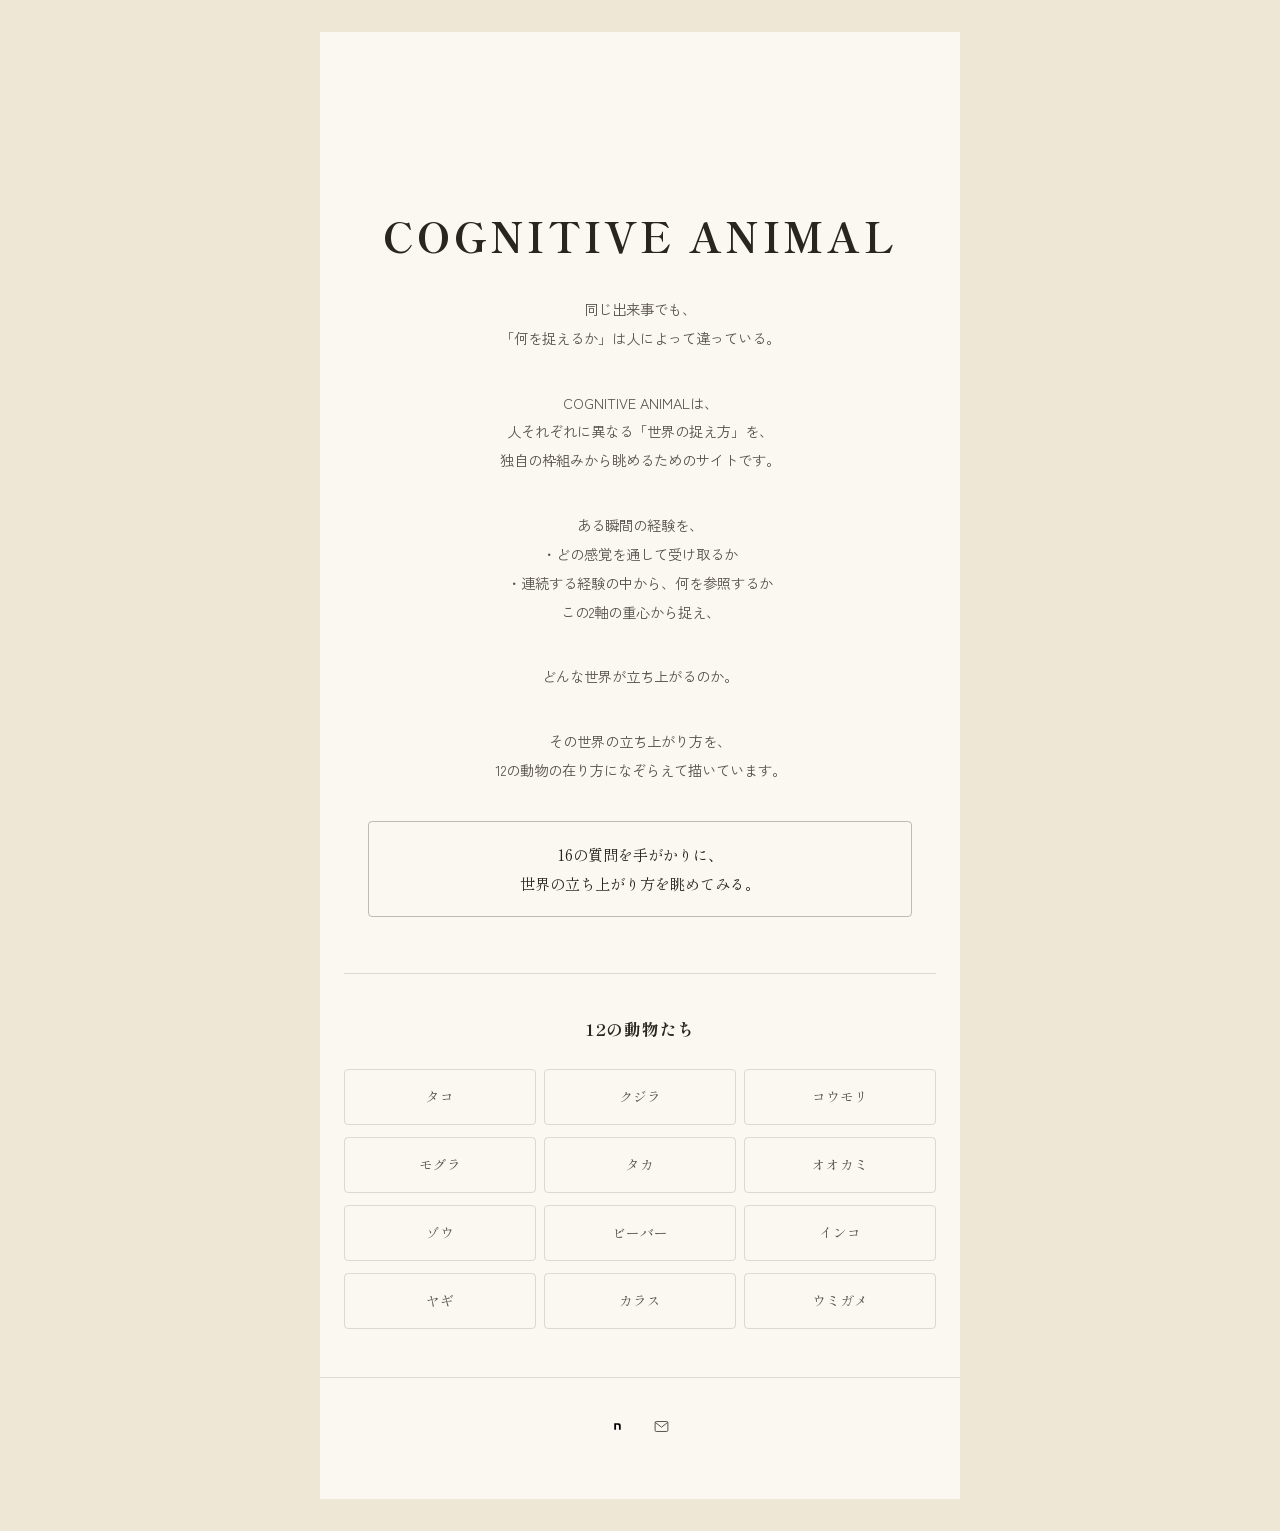
==== index.html @ c7673bfa "トップページ文章修正" ====
<!DOCTYPE html>
<html lang="ja">
<head>
  <!-- Google tag (gtag.js) -->
  <script async src="https://www.googletagmanager.com/gtag/js?id=G-SE0XJQ8ZEN"></script>
  <script>
    window.dataLayer = window.dataLayer || [];
    function gtag(){dataLayer.push(arguments);}
    gtag('js', new Date());
    gtag('config', 'G-SE0XJQ8ZEN');
  </script>
<meta charset="UTF-8" />
<meta name="viewport" content="width=device-width, initial-scale=1.0" />
<title>COGNITIVE ANIMAL</title>
<meta name="description" content="COGNITIVE ANIMALは、認知の傾向を12の動物になぞらえて描き出す診断です。" />

<link rel="icon" href="favicon.ico" sizes="any">
<link rel="icon" type="image/png" sizes="32x32" href="favicon-32x32.png">
<link rel="icon" type="image/png" sizes="16x16" href="favicon-16x16.png">
<link rel="apple-touch-icon" href="apple-touch-icon.png">
<link rel="icon" type="image/png" sizes="192x192" href="android-chrome-192x192.png">
<link rel="icon" type="image/png" sizes="512x512" href="android-chrome-512x512.png">

<meta property="og:title" content="COGNITIVE ANIMAL — わたしの「生存戦略」">
<meta property="og:description" content="COGNITIVE ANIMALは、認知の傾向を12の動物になぞらえて描き出す診断です。">
<meta property="og:image" content="https://markofinkworks.github.io/cognitive-animal/ogp-siteframe-1200x630.png">
<meta property="og:url" content="https://markofinkworks.github.io/cognitive-animal/">
<meta name="twitter:card" content="summary_large_image">

<link rel="stylesheet" href="css/style.css" />
</head>
<body>
<div class="sheet">

<header class="site-header" style="justify-content: flex-end;">
    <div class="lang-toggle" hidden>
    <button id="lang-jp" aria-current="true">JP</button>
    <span aria-hidden="true">/</span>
    <button id="lang-en" aria-current="false">EN</button>
  </div>
</header>

<main class="page">

  <section class="home-hero">
    <h1 class="home-title">COGNITIVE ANIMAL</h1>
    <p class="home-description">同じ出来事でも、<br>「何を捉えるか」は人によって違っている。</p>
    <p class="home-description">COGNITIVE ANIMALは、<br>人それぞれに異なる「世界の捉え方」を、<br>独自の枠組みから眺めるためのサイトです。</p>
    <p class="home-description">ある瞬間の経験を、<br>・どの感覚を通して受け取るか<br>・連続する経験の中から、何を参照するか<br>この2軸の重心から捉え、</p>
    <p class="home-description">どんな世界が立ち上がるのか。</p>
    <p class="home-description">その世界の立ち上がり方を、<br>12の動物の在り方になぞらえて描いています。</p>
    <a class="home-cta" href="quiz.html">16の質問を手がかりに、<br>世界の立ち上がり方を眺めてみる。</a>
  </section>

  <hr class="rule" />

  <section>
    <h2 class="section-heading" style="text-align:center;">12の動物たち</h2>
    <nav class="animal-index" id="animal-index" aria-label="12タイプ一覧"></nav>
  </section>

</main>

<footer class="site-footer">
  <a href="https://note.com/mark_of_ink" target="_blank" rel="noopener" aria-label="Note（Mark of ink）">
    <svg viewBox="0 0 493 493" width="15" height="15"><path fill="#000000" d="m139.57,142.06c41.19,0,97.6-2.09,138.1-1.04,54.34,1.39,74.76,25.06,75.45,83.53.69,33.06,0,127.73,0,127.73h-58.79c0-82.83.35-96.5,0-122.6-.69-22.97-7.25-33.92-24.9-36.01-18.69-2.09-71.07-.35-71.07-.35v158.96h-58.79v-210.22Z"/></svg>
  </a>
  <a href="mailto:markofinkworks@gmail.com" aria-label="お問い合わせ">
    <svg viewBox="0 0 24 24" width="17" height="17"><rect x="3" y="5" width="18" height="14" rx="1.5" fill="none" stroke="currentColor" stroke-width="1.4"/><path d="M3 6l9 7 9-7" fill="none" stroke="currentColor" stroke-width="1.4"/></svg>
  </a>
</footer>

</div>

<script src="js/data.js"></script>
<script>
  const el = document.getElementById("animal-index");
  ANIMAL_ORDER.forEach(function (slug) {
    const a = document.createElement("a");
    a.href = "animals/" + slug + ".html";
    a.textContent = ANIMALS[slug].jp.animal_name;
    el.appendChild(a);
  });
</script>
</body>
</html>
---- css/style.css ----
@import url('https://fonts.googleapis.com/css2?family=Shippori+Mincho:wght@400;500;700&family=EB+Garamond:ital,wght@0,400;0,500;1,400&family=Zen+Kaku+Gothic+New:wght@400;500;700&family=DM+Sans:wght@300;400;500&display=swap');

/* ─────────────────────────────
   DESIGN TOKENS
───────────────────────────── */
:root {
  color-scheme: light;
  --paper:       #F8F4EA;
  --paper-deep:  #EFE7D6;
  --paper-card:  #FBF8F1;
  --ink:         #29261F;
  --ink-soft:    #58524A;
  --ink-faint:   #9C9284;
  --accent:      #7A3B2E;   /* faded vermillion (seal ink) */
  --accent-strong: #762819; /* 生存戦略ラベル用の強めの朱色 */
  --accent-2:    #4B5A45;   /* faded verdigris (secondary axis) */
  --rule:        rgba(33, 31, 28, 0.14);
  --rule-strong: rgba(33, 31, 28, 0.28);

  --font-mincho: 'Shippori Mincho', serif;
  --font-garamond: 'EB Garamond', serif;
  --font-gothic: 'Zen Kaku Gothic New', sans-serif;
  --font-sans: 'DM Sans', sans-serif;

  --measure: 640px;
}

* , *::before, *::after { box-sizing: border-box; margin: 0; padding: 0; }

html { scroll-behavior: smooth; }

body {
  background: var(--paper-deep);
  color: var(--ink);
  font-family: var(--font-gothic), var(--font-sans);
  font-weight: 400;
  line-height: 1.9;
  -webkit-font-smoothing: antialiased;
}

.sheet {
  max-width: var(--measure);
  margin: 32px auto;
  background: var(--paper-card);
}

a { color: inherit; }

img, svg { display: block; max-width: 100%; }

/* ─────────────────────────────
   LAYOUT
───────────────────────────── */
.page {
  padding: 64px 24px 48px;
}

.page-break {
  height: 14px;
  background: var(--paper-deep);
  margin: 56px -24px 48px;
}

.site-header {
  display: flex;
  align-items: baseline;
  justify-content: space-between;
  padding: 28px 24px 0;
}

.site-header .brand {
  font-family: var(--font-mincho);
  font-size: 1.05rem;
  font-weight: 700;
  letter-spacing: 0.06em;
  text-decoration: none;
  color: var(--ink);
}

.lang-toggle[hidden] {
  display: none;
}

.lang-toggle {
  display: inline-flex;
  gap: 6px;
  font-family: var(--font-sans);
  font-size: 0.72rem;
  letter-spacing: 0.08em;
}

.lang-toggle button {
  background: none;
  border: none;
  cursor: pointer;
  font-family: inherit;
  font-size: inherit;
  letter-spacing: inherit;
  color: var(--ink-faint);
  padding: 2px 4px;
}

.lang-toggle button[aria-current="true"] {
  color: var(--ink);
  border-bottom: 1px solid var(--accent);
}

/* ─────────────────────────────
   HAIRLINE RULE / SECTION HEADING
───────────────────────────── */
.rule {
  border: none;
  border-top: 1px solid var(--rule);
  margin: 56px 0 40px;
}

.section-heading {
  font-family: var(--font-mincho);
  font-size: 1.05rem;
  font-weight: 700;
  letter-spacing: 0.04em;
  color: var(--ink);
  margin-bottom: 24px;
}

/* ─────────────────────────────
   RESULT HEADER
───────────────────────────── */
.result-header {
  text-align: center;
  padding-bottom: 8px;
}

.result-eyebrow {
  font-family: var(--font-garamond);
  font-style: italic;
  font-size: 0.85rem;
  color: var(--ink-soft);
  margin-bottom: 8px;
}

.result-axis {
  font-family: var(--font-gothic);
  font-size: 0.78rem;
  letter-spacing: 0.04em;
  color: var(--ink-soft);
  margin-bottom: 28px;
}

.result-name-jp {
  font-family: var(--font-mincho);
  font-size: clamp(1.9rem, 5vw, 2.5rem);
  font-weight: 700;
  letter-spacing: 0.08em;
  margin-bottom: 10px;
}

.result-catchphrase-en {
  font-family: var(--font-garamond);
  font-style: italic;
  font-size: 0.85rem;
  color: var(--ink-soft);
  margin-bottom: 14px;
}

.result-catchphrase {
  font-family: var(--font-mincho);
  font-size: 1.1rem;
  color: var(--accent);
  line-height: 1.8;
}

/* illustration placeholder — 廃止（結果ページではイラスト枠を使わない方針） */

/* ─────────────────────────────
   NARRATIVE / BODY TEXT
───────────────────────────── */
.narrative { text-align: center; }

.narrative p { text-align: center; }

.narrative .lede {
  font-family: var(--font-mincho);
  font-size: 0.8rem;
  letter-spacing: 0.02em;
  line-height: 2;
  color: var(--ink-soft);
  margin-bottom: 32px;
}

.narrative p.narrative-label {
  font-family: var(--font-mincho);
  font-size: 1.1rem;
  letter-spacing: 0.12em;
  color: var(--accent);
}

.narrative p, .prose, .trait-description, .strategy-item p {
  font-size: 0.98rem;
  color: var(--ink-soft);
  margin-bottom: 20px;
  white-space: pre-line;
}

.narrative p:last-child, .prose p:last-child { margin-bottom: 0; }

/* ─────────────────────────────
   VAK / EAWP CARDS
───────────────────────────── */
.trait-block {
  margin-bottom: 32px;
}

.trait-label {
  display: inline-block;
  font-family: var(--font-sans);
  font-size: 0.72rem;
  letter-spacing: 0.1em;
  color: var(--accent);
  margin-bottom: 14px;
  padding-bottom: 4px;
  border-bottom: 1px solid var(--rule);
}

.trait-block.eawp .trait-label { color: var(--accent-2); }

.trait-bullets {
  list-style: none;
  margin-bottom: 16px;
}

.trait-bullets li {
  position: relative;
  padding-left: 18px;
  font-size: 0.94rem;
  color: var(--ink-soft);
  margin-bottom: 10px;
}

.trait-bullets li::before {
  content: "・";
  position: absolute;
  left: 0;
  color: var(--ink-faint);
}

.trait-description {
  font-size: 0.94rem;
  color: var(--ink-soft);
}

/* ─────────────────────────────
   FEATURE
───────────────────────────── */
.feature-bullets {
  list-style: none;
  margin-bottom: 16px;
}

.feature-bullets li {
  position: relative;
  padding-left: 18px;
  font-size: 0.94rem;
  color: var(--ink-soft);
  margin-bottom: 14px;
}

.feature-bullets li::before {
  content: "・";
  position: absolute;
  left: 0;
  color: var(--ink-faint);
}

/* ─────────────────────────────
   STRATEGY
───────────────────────────── */
.strategy-item { margin-bottom: 36px; }
.strategy-item:last-child { margin-bottom: 0; }

.strategy-title {
  font-family: var(--font-mincho);
  font-size: 1rem;
  font-weight: 700;
  margin-bottom: 12px;
}

/* ─────────────────────────────
   CROSS-NAV — other animals
───────────────────────────── */
.animal-index {
  display: grid;
  grid-template-columns: repeat(3, 1fr);
  gap: 12px 8px;
}

@media (max-width: 480px) {
  .animal-index { grid-template-columns: repeat(2, 1fr); }
}

.animal-index a {
  display: block;
  text-align: center;
  text-decoration: none;
  font-family: var(--font-mincho);
  font-size: 0.85rem;
  color: var(--ink-soft);
  padding: 14px 4px;
  border: 1px solid var(--rule);
  border-radius: 4px;
  transition: border-color .2s ease, color .2s ease;
}

.animal-index a:hover,
.animal-index a[aria-current="true"] {
  border-color: var(--accent);
  color: var(--ink);
}

/* ─────────────────────────────
   FOOTER
───────────────────────────── */
.site-footer {
  padding: 40px 24px 64px;
  display: flex;
  align-items: center;
  justify-content: center;
  gap: 28px;
  border-top: 1px solid var(--rule);
}

.site-footer a {
  display: inline-flex;
  align-items: center;
  text-decoration: none;
  color: var(--ink-soft);
}

.site-footer a:hover { color: var(--accent); }

/* ─────────────────────────────
   HOME PAGE
───────────────────────────── */
.home-hero {
  text-align: center;
  padding: 72px 24px 0;
}

.home-title {
  font-family: var(--font-mincho);
  font-weight: 700;
  font-size: clamp(1.8rem, 6vw, 2.6rem);
  letter-spacing: 0.08em;
  margin-bottom: 20px;
}

.home-concept {
  font-family: var(--font-mincho);
  font-size: 1.05rem;
  color: var(--accent);
  margin-bottom: 28px;
}

.home-description {
  font-family: var(--font-gothic);
  font-size: 0.9rem;
  color: var(--ink-soft);
  line-height: 2;
  margin-bottom: 36px;
}

.home-cta {
  display: block;
  text-align: center;
  text-decoration: none;
  font-family: var(--font-mincho);
  font-size: 0.95rem;
  color: var(--ink);
  padding: 18px 4px;
  border: 1px solid var(--rule-strong);
  border-radius: 4px;
  margin-bottom: 56px;
  transition: border-color .2s ease;
}

.home-cta:hover { border-color: var(--accent); }

.site-footer svg {
  width: 17px;
  height: 17px;
  stroke: currentColor;
  fill: none;
  stroke-width: 1.4;
}

.site-footer svg[viewBox="0 0 493 493"] {
  width: 15px;
  height: 15px;
  stroke: none;
}

/* ─────────────────────────────
   QUIZ SCREEN
───────────────────────────── */
.quiz-progress {
  display: flex;
  align-items: center;
  gap: 14px;
  margin: 40px 0 56px;
}

.quiz-progress-track {
  flex: 1;
  height: 1px;
  background: var(--rule);
  position: relative;
}

.quiz-progress-fill {
  position: absolute;
  top: 0; left: 0; bottom: 0;
  background: var(--accent);
  transition: width .25s ease;
}

.quiz-progress-count {
  font-family: var(--font-sans);
  font-size: 0.72rem;
  letter-spacing: 0.06em;
  color: var(--ink-soft);
  white-space: nowrap;
}

.quiz-eyebrow {
  font-family: var(--font-garamond);
  font-style: italic;
  font-size: 0.85rem;
  color: var(--ink-soft);
  margin-bottom: 14px;
}

.quiz-question {
  font-family: var(--font-mincho);
  font-size: 1.2rem;
  font-weight: 500;
  line-height: 1.95;
  color: var(--ink);
  margin-bottom: 44px;
}

.quiz-options {
  list-style: none;
  display: flex;
  flex-direction: column;
  gap: 12px;
  margin-bottom: 48px;
}

.quiz-option {
  display: flex;
  align-items: center;
  gap: 16px;
  padding: 18px 20px;
  border: 1px solid var(--rule);
  border-radius: 4px;
  cursor: pointer;
  background: none;
  width: 100%;
  text-align: left;
  font-family: var(--font-gothic), var(--font-sans);
  transition: border-color .2s ease;
}

.quiz-option:hover {
  border-color: var(--rule-strong);
}

.quiz-option-radio {
  flex: none;
  width: 16px;
  height: 16px;
  border-radius: 50%;
  border: 1.5px solid var(--ink-faint);
  position: relative;
  transition: border-color .2s ease;
}

.quiz-option-radio::after {
  content: "";
  position: absolute;
  inset: 3px;
  border-radius: 50%;
  background: var(--accent);
  opacity: 0;
  transition: opacity .15s ease;
}

.quiz-option-text {
  font-size: 0.94rem;
  color: var(--ink-soft);
  line-height: 1.8;
}

.quiz-option.is-selected {
  border-color: var(--accent);
}

.quiz-option.is-selected .quiz-option-radio {
  border-color: var(--accent);
}

.quiz-option.is-selected .quiz-option-radio::after {
  opacity: 1;
}

.quiz-option.is-selected .quiz-option-text {
  color: var(--ink);
}

.quiz-nav {
  display: flex;
  align-items: center;
  justify-content: space-between;
}

.quiz-nav-btn {
  font-family: var(--font-mincho);
  font-size: 0.92rem;
  color: var(--ink-soft);
  background: none;
  border: 1px solid var(--rule-strong);
  border-radius: 4px;
  padding: 14px 32px;
  cursor: pointer;
  transition: border-color .2s ease, color .2s ease;
}

.quiz-nav-btn:hover {
  border-color: var(--accent);
}

.quiz-nav-btn.is-disabled {
  color: var(--ink-faint);
  border-color: var(--rule);
  cursor: not-allowed;
}

.quiz-nav-btn.is-disabled:hover {
  border-color: var(--rule);
}

.quiz-next {
  color: var(--ink-faint);
  border-color: var(--rule);
  cursor: not-allowed;
}

.quiz-next:hover {
  border-color: var(--rule);
}

.quiz-next.is-active {
  color: var(--ink);
  border-color: var(--rule-strong);
  cursor: pointer;
}

.quiz-next.is-active:hover {
  border-color: var(--accent);
}
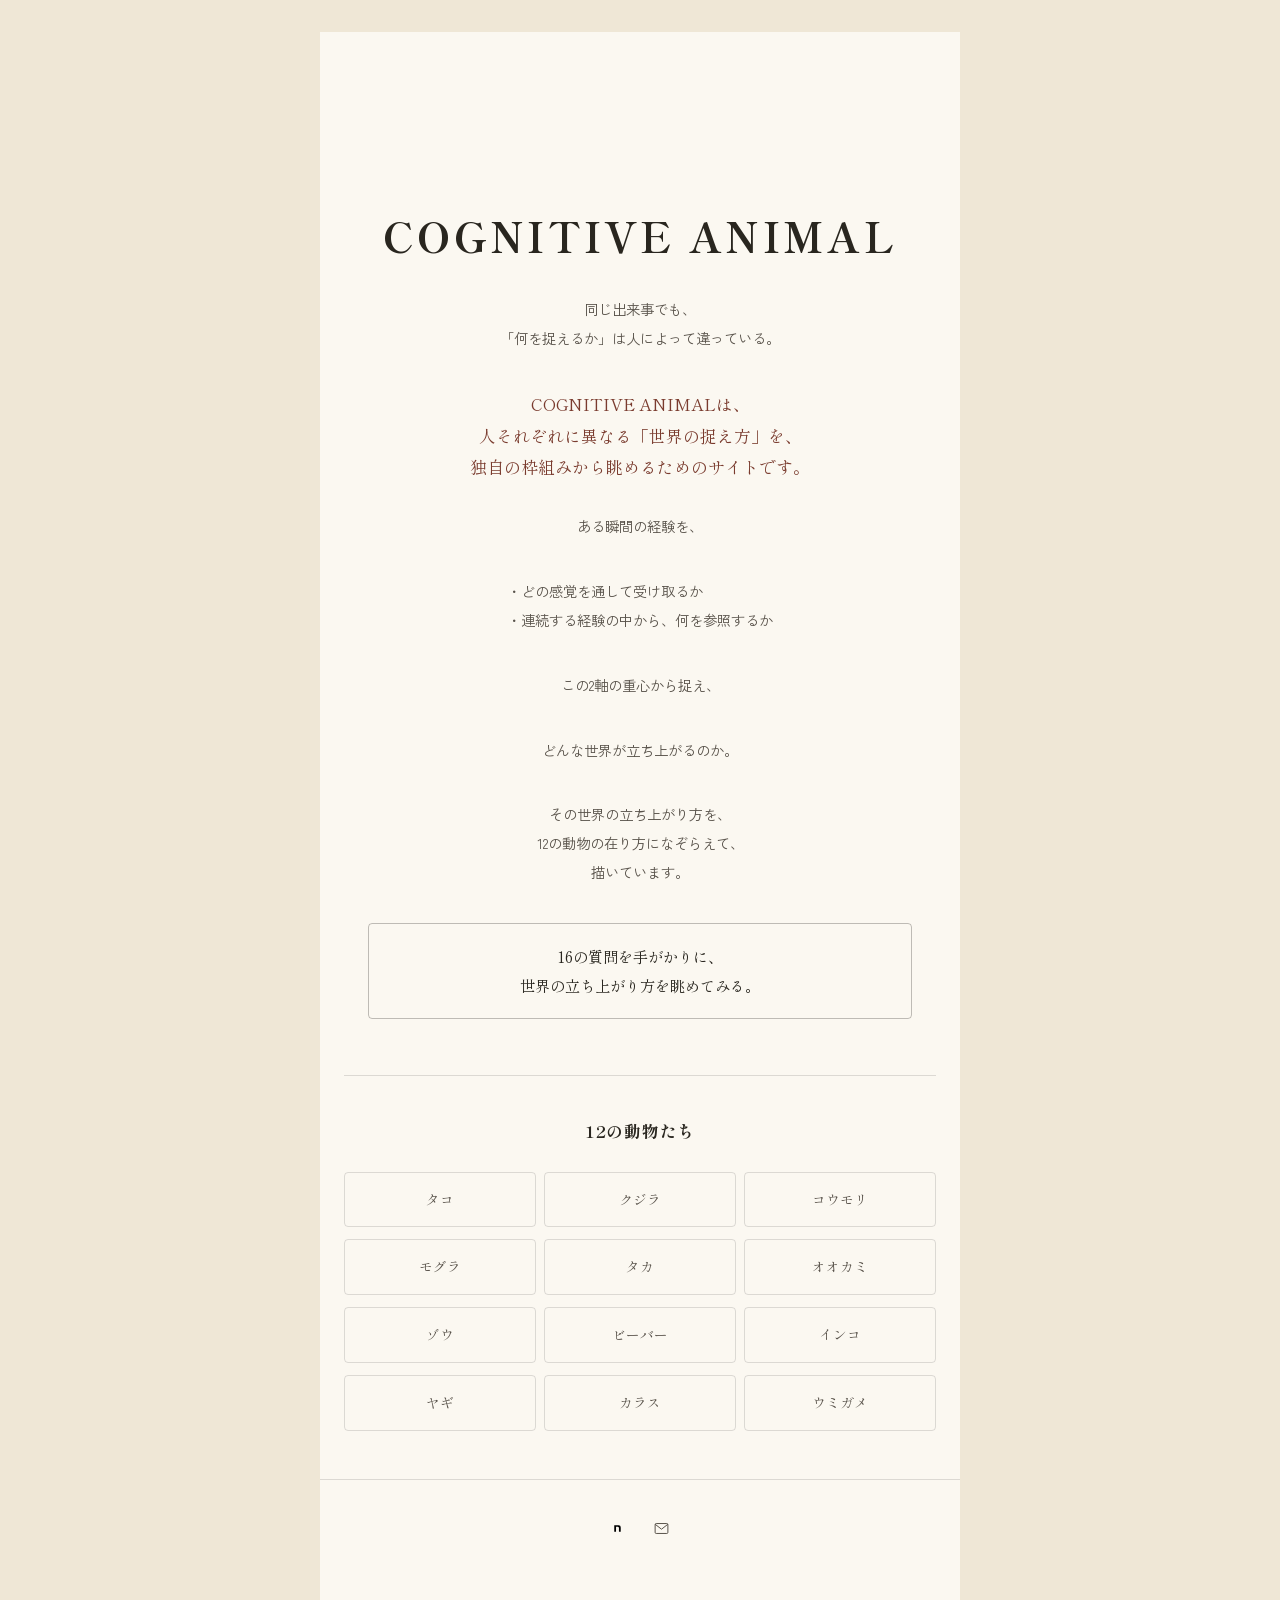
==== commit cd1d8995: "トップページ修正・トップページリンク挿入" ====
--- a/index.html
+++ b/index.html
@@ -45,10 +45,12 @@
   <section class="home-hero">
     <h1 class="home-title">COGNITIVE ANIMAL</h1>
     <p class="home-description">同じ出来事でも、<br>「何を捉えるか」は人によって違っている。</p>
-    <p class="home-description">COGNITIVE ANIMALは、<br>人それぞれに異なる「世界の捉え方」を、<br>独自の枠組みから眺めるためのサイトです。</p>
-    <p class="home-description">ある瞬間の経験を、<br>・どの感覚を通して受け取るか<br>・連続する経験の中から、何を参照するか<br>この2軸の重心から捉え、</p>
+        <p class="home-concept">COGNITIVE ANIMALは、<br>人それぞれに異なる「世界の捉え方」を、<br>独自の枠組みから眺めるためのサイトです。</p>
+        <p class="home-description">ある瞬間の経験を、</p>
+    <p class="home-description home-axis-list"><span>・どの感覚を通して受け取るか<br>・連続する経験の中から、何を参照するか</span></p>
+    <p class="home-description">この2軸の重心から捉え、</p>
     <p class="home-description">どんな世界が立ち上がるのか。</p>
-    <p class="home-description">その世界の立ち上がり方を、<br>12の動物の在り方になぞらえて描いています。</p>
+    <p class="home-description">その世界の立ち上がり方を、<br>12の動物の在り方になぞらえて、<br>描いています。</p>
     <a class="home-cta" href="quiz.html">16の質問を手がかりに、<br>世界の立ち上がり方を眺めてみる。</a>
   </section>
 
--- a/css/style.css
+++ b/css/style.css
@@ -369,6 +369,10 @@
   margin-bottom: 36px;
 }
 
+.home-axis-list { text-align: center; }
+
+.home-axis-list span { display: inline-block; text-align: left; }
+
 .home-cta {
   display: block;
   text-align: center;
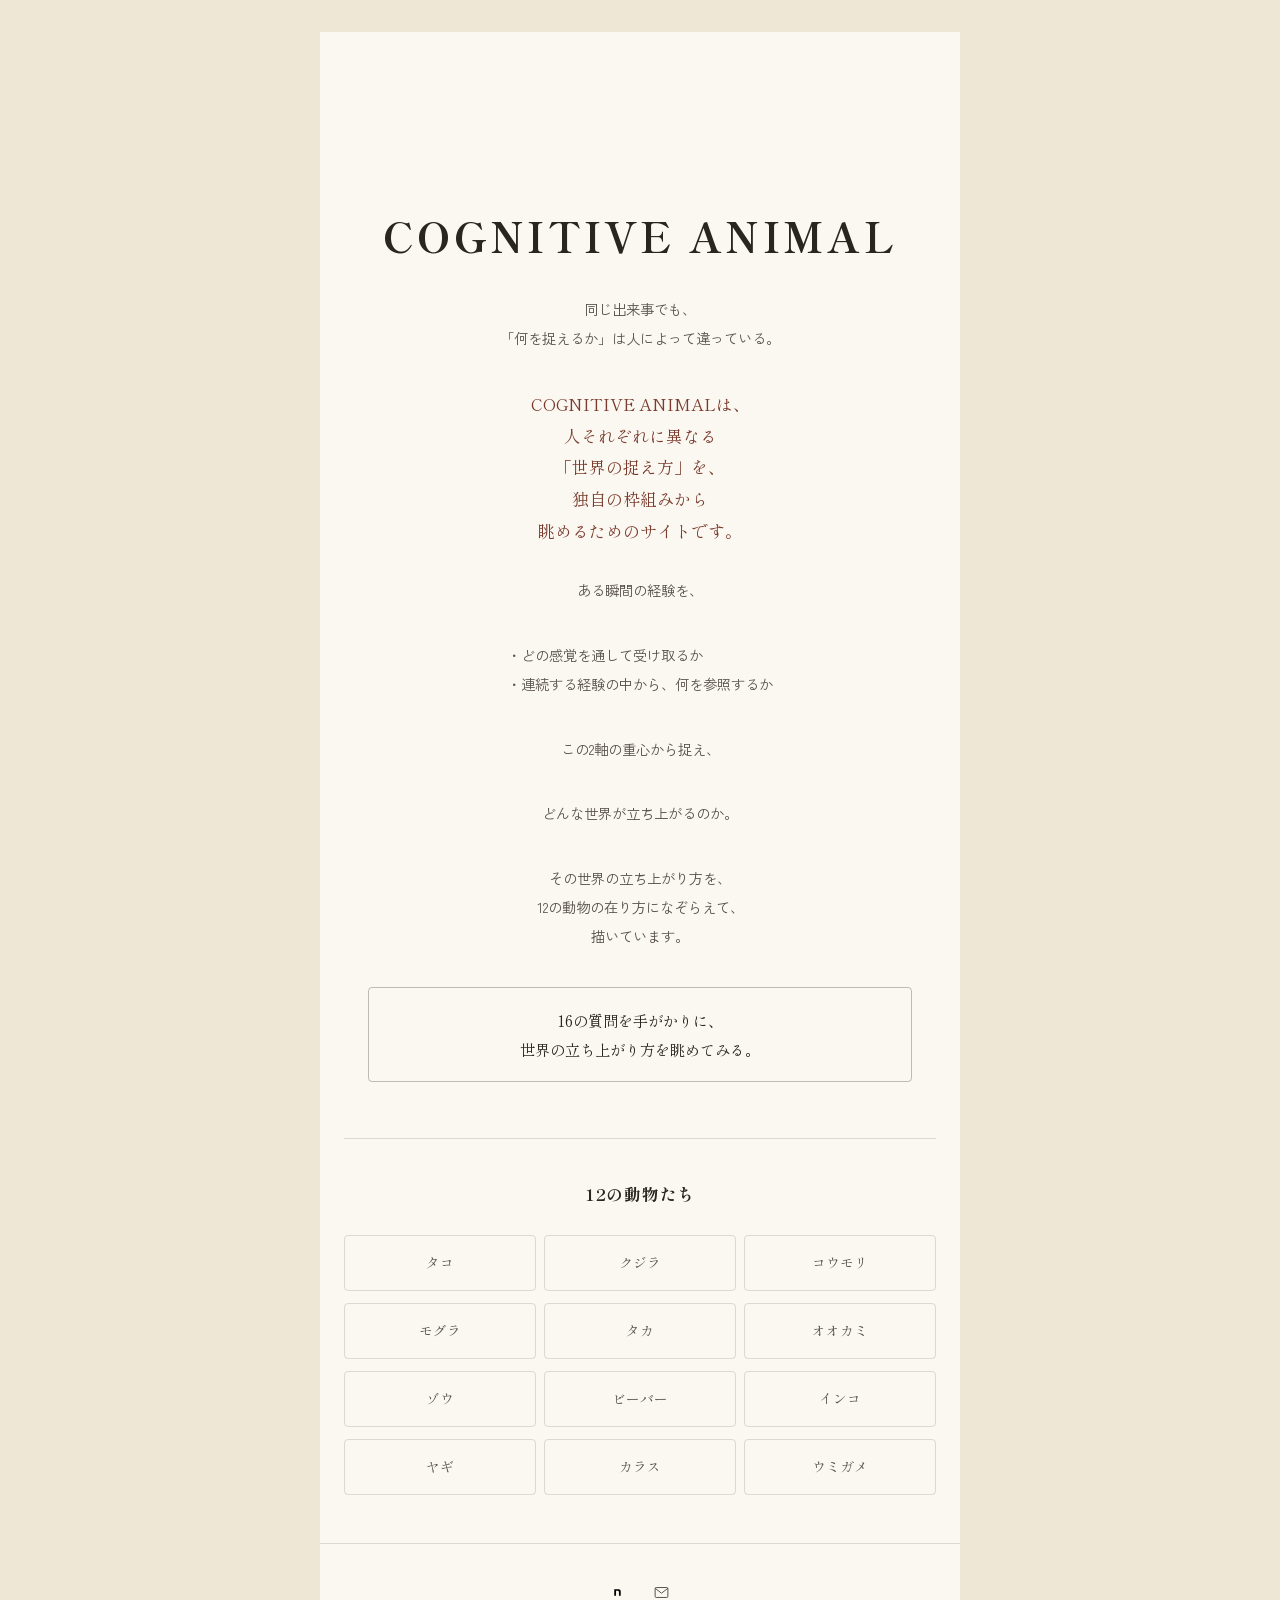
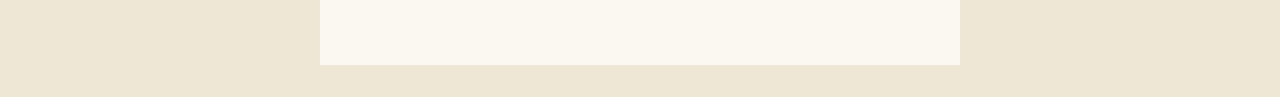
==== commit 55358f12: "改行位置修正" ====
--- a/index.html
+++ b/index.html
@@ -45,7 +45,7 @@
   <section class="home-hero">
     <h1 class="home-title">COGNITIVE ANIMAL</h1>
     <p class="home-description">同じ出来事でも、<br>「何を捉えるか」は人によって違っている。</p>
-        <p class="home-concept">COGNITIVE ANIMALは、<br>人それぞれに異なる「世界の捉え方」を、<br>独自の枠組みから眺めるためのサイトです。</p>
+            <p class="home-concept">COGNITIVE ANIMALは、<br>人それぞれに異なる<br>「世界の捉え方」を、<br>独自の枠組みから<br>眺めるためのサイトです。</p>
         <p class="home-description">ある瞬間の経験を、</p>
     <p class="home-description home-axis-list"><span>・どの感覚を通して受け取るか<br>・連続する経験の中から、何を参照するか</span></p>
     <p class="home-description">この2軸の重心から捉え、</p>
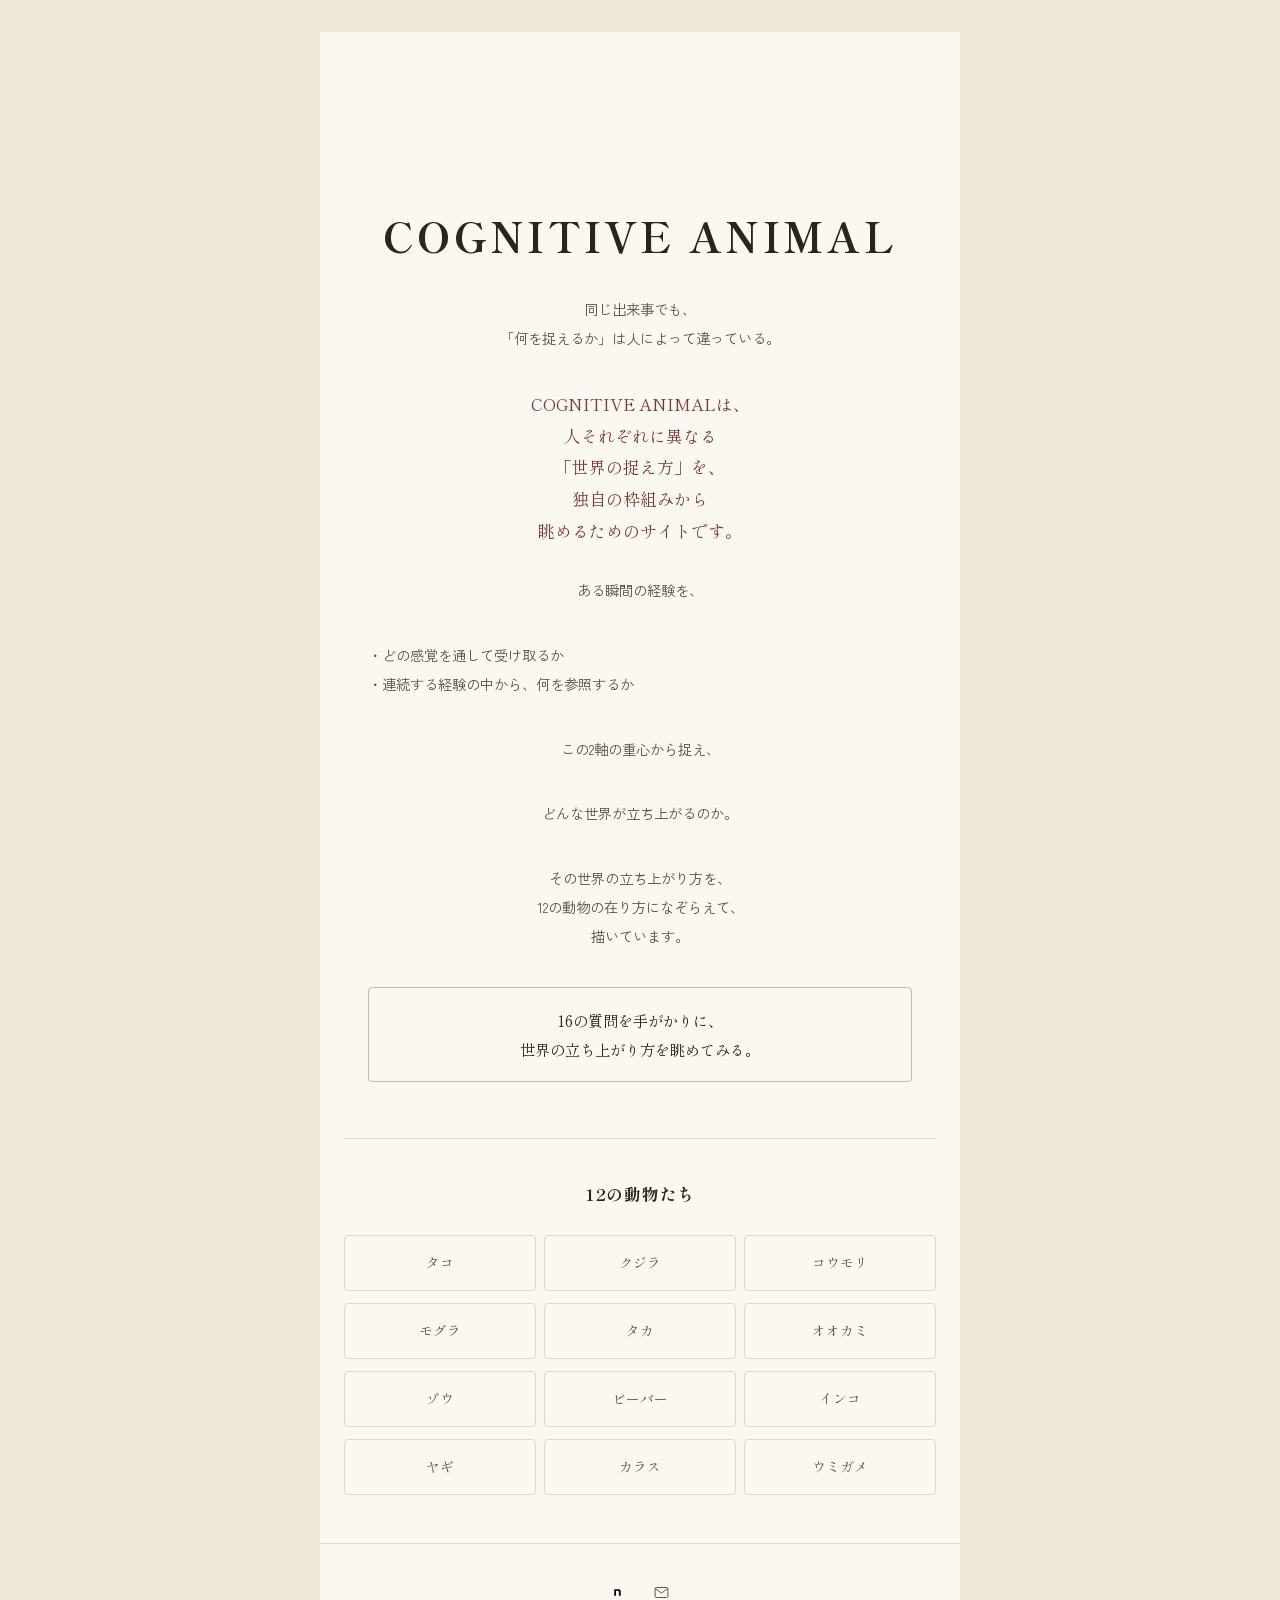
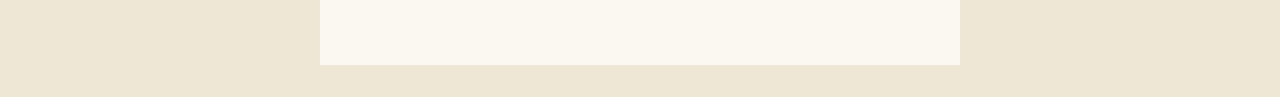
==== commit b5afa06d: "箇条書き左寄せ" ====
--- a/index.html
+++ b/index.html
@@ -47,7 +47,7 @@
     <p class="home-description">同じ出来事でも、<br>「何を捉えるか」は人によって違っている。</p>
             <p class="home-concept">COGNITIVE ANIMALは、<br>人それぞれに異なる<br>「世界の捉え方」を、<br>独自の枠組みから<br>眺めるためのサイトです。</p>
         <p class="home-description">ある瞬間の経験を、</p>
-    <p class="home-description home-axis-list"><span>・どの感覚を通して受け取るか<br>・連続する経験の中から、何を参照するか</span></p>
+    <p class="home-description home-axis-list">・どの感覚を通して受け取るか<br>・連続する経験の中から、何を参照するか</p>
     <p class="home-description">この2軸の重心から捉え、</p>
     <p class="home-description">どんな世界が立ち上がるのか。</p>
     <p class="home-description">その世界の立ち上がり方を、<br>12の動物の在り方になぞらえて、<br>描いています。</p>
--- a/css/style.css
+++ b/css/style.css
@@ -369,9 +369,7 @@
   margin-bottom: 36px;
 }
 
-.home-axis-list { text-align: center; }
-
-.home-axis-list span { display: inline-block; text-align: left; }
+.home-axis-list { text-align: left; }
 
 .home-cta {
   display: block;
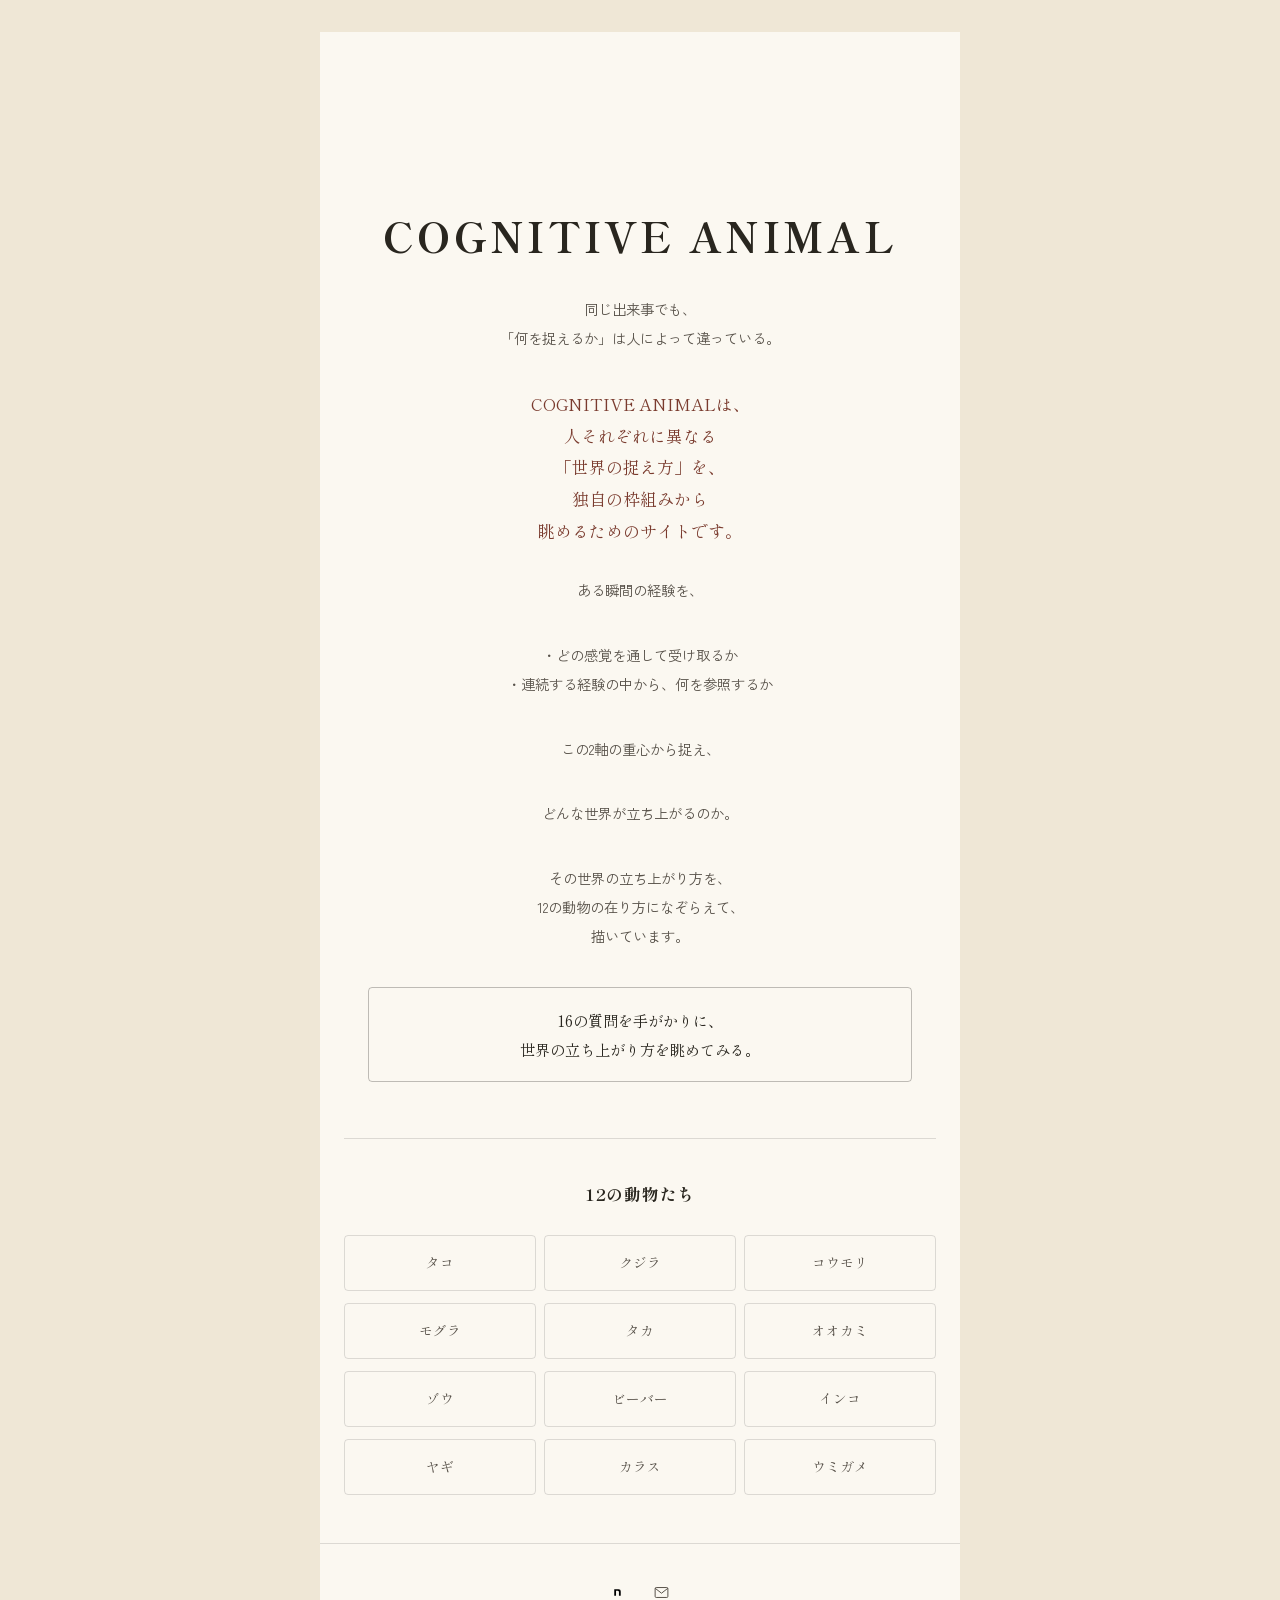
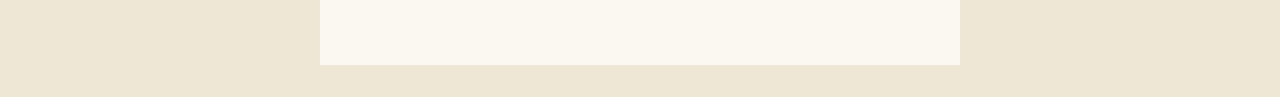
==== commit ca64bacf: "OGP画像修正" ====
--- a/index.html
+++ b/index.html
@@ -23,7 +23,7 @@
 
 <meta property="og:title" content="COGNITIVE ANIMAL — わたしの「生存戦略」">
 <meta property="og:description" content="COGNITIVE ANIMALは、認知の傾向を12の動物になぞらえて描き出す診断です。">
-<meta property="og:image" content="https://markofinkworks.github.io/cognitive-animal/ogp-siteframe-1200x630.png">
+<meta property="og:image" content="https://markofinkworks.github.io/cognitive-animal/ogp-siteframe-1200x630.png?v=2">
 <meta property="og:url" content="https://markofinkworks.github.io/cognitive-animal/">
 <meta name="twitter:card" content="summary_large_image">
 
--- a/css/style.css
+++ b/css/style.css
@@ -131,14 +131,6 @@
   padding-bottom: 8px;
 }
 
-.result-eyebrow {
-  font-family: var(--font-garamond);
-  font-style: italic;
-  font-size: 0.85rem;
-  color: var(--ink-soft);
-  margin-bottom: 8px;
-}
-
 .result-axis {
   font-family: var(--font-gothic);
   font-size: 0.78rem;
@@ -170,7 +162,18 @@
   line-height: 1.8;
 }
 
-/* illustration placeholder — 廃止（結果ページではイラスト枠を使わない方針） */
+.result-illustration {
+  width: 80%;
+  max-width: 320px;
+  margin: 24px auto 0;
+  overflow: hidden;
+}
+
+.result-illustration img {
+  width: 100%;
+  height: auto;
+  mix-blend-mode: multiply; /* 水彩の紙色を背景になじませる */
+}
 
 /* ─────────────────────────────
    NARRATIVE / BODY TEXT
@@ -369,7 +372,8 @@
   margin-bottom: 36px;
 }
 
-.home-axis-list { text-align: left; }
+.home-axis-list { text-align: center; }
+.home-axis-list span { display: inline-block; text-align: left; }
 
 .home-cta {
   display: block;
